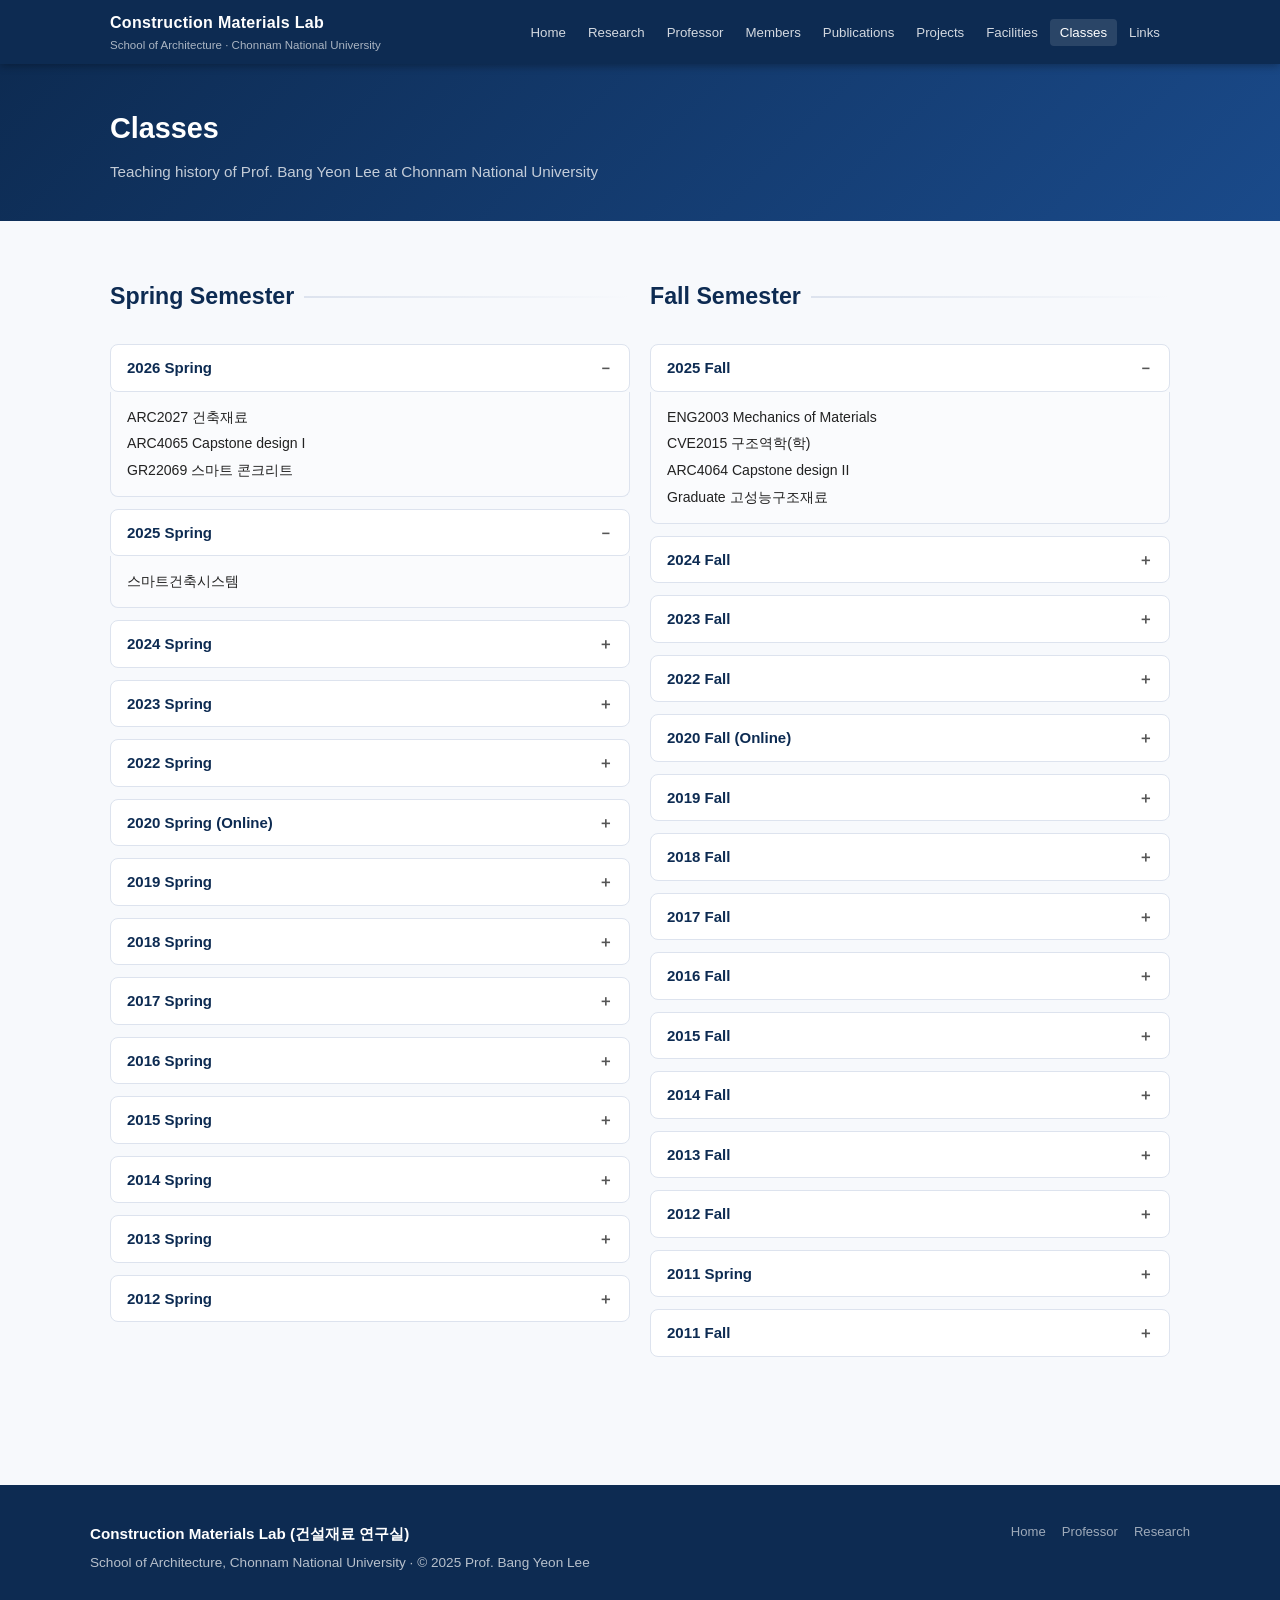
==== classes.html @ a5c5e7ab "init: Construction Materials Lab website Static HTML/CSS website for Prof. Bang Yeon Lee's Construct" ====
<!DOCTYPE html>
<html lang="en">
<head>
  <meta charset="UTF-8">
  <meta name="viewport" content="width=device-width, initial-scale=1.0">
  <title>Classes — Construction Materials Lab</title>
  <link rel="stylesheet" href="css/style.css">
  <style>
    .semester-block { margin-bottom: 12px; }
    .semester-block summary {
      font-weight: 600;
      color: var(--blue-dark);
      cursor: pointer;
      padding: 10px 16px;
      background: var(--white);
      border: 1px solid var(--border);
      border-radius: var(--radius);
      list-style: none;
      display: flex;
      justify-content: space-between;
      align-items: center;
      user-select: none;
    }
    .semester-block summary::-webkit-details-marker { display: none; }
    .semester-block summary::after { content: '＋'; color: var(--text-muted); }
    .semester-block[open] summary::after { content: '－'; }
    .semester-block .sem-body {
      padding: 12px 16px;
      background: #fafbfd;
      border: 1px solid var(--border);
      border-top: none;
      border-radius: 0 0 var(--radius) var(--radius);
      font-size: 0.88rem;
      line-height: 1.9;
    }
    .two-col { display: grid; grid-template-columns: 1fr 1fr; gap: 20px; }
    @media(max-width:600px) { .two-col { grid-template-columns: 1fr; } }
  </style>
</head>
<body>

<header>
  <div class="header-inner">
    <a href="index.html" class="logo">
      <div class="logo-text">
        <span class="site-name">Construction Materials Lab</span>
        <span class="site-sub">School of Architecture · Chonnam National University</span>
      </div>
    </a>
    <button class="nav-toggle" aria-label="Menu"><span></span><span></span><span></span></button>
    <nav><ul>
      <li><a href="index.html">Home</a></li>
      <li><a href="research.html">Research</a></li>
      <li><a href="professor.html">Professor</a></li>
      <li><a href="members.html">Members</a></li>
      <li><a href="publications.html">Publications</a></li>
      <li><a href="projects.html">Projects</a></li>
      <li><a href="facilities.html">Facilities</a></li>
      <li><a href="classes.html">Classes</a></li>
      <li><a href="links.html">Links</a></li>
    </ul></nav>
  </div>
</header>

<div class="page-header">
  <div class="container">
    <h1>Classes</h1>
    <p>Teaching history of Prof. Bang Yeon Lee at Chonnam National University</p>
  </div>
</div>

<main>
<section class="section">
<div class="container">

  <div class="two-col">

    <!-- Spring -->
    <div>
      <h2 class="section-title">Spring Semester</h2>

      <details class="semester-block" open>
        <summary>2026 Spring</summary>
        <div class="sem-body">
          ARC2027 건축재료<br>
          ARC4065 Capstone design I<br>
          GR22069 스마트 콘크리트
        </div>
      </details>

      <details class="semester-block" open>
        <summary>2025 Spring</summary>
        <div class="sem-body">스마트건축시스템</div>
      </details>

      <details class="semester-block">
        <summary>2024 Spring</summary>
        <div class="sem-body">
          CLT0771-5 진로설계와 자기이해<br>
          IAR5822 Graduate(산업) 고급건설재료<br>
          GR21999 Graduate 연구지도1
        </div>
      </details>

      <details class="semester-block">
        <summary>2023 Spring</summary>
        <div class="sem-body">CLT0771-5 진로설계와 자기이해</div>
      </details>

      <details class="semester-block">
        <summary>2022 Spring</summary>
        <div class="sem-body">AGE2002 정역학</div>
      </details>

      <details class="semester-block">
        <summary>2020 Spring (Online)</summary>
        <div class="sem-body">
          ARC2027-1 건축재료<br>
          ARC3040-1 철근콘크리트구조설계 1 (in English B)<br>
          ARC4065 Capstone design I<br>
          연구지도
        </div>
      </details>

      <details class="semester-block">
        <summary>2019 Spring</summary>
        <div class="sem-body">GR Graduate (in English B)</div>
      </details>

      <details class="semester-block">
        <summary>2018 Spring</summary>
        <div class="sem-body">GR18386 Graduate 에너지법 (in English B)</div>
      </details>

      <details class="semester-block">
        <summary>2017 Spring</summary>
        <div class="sem-body">
          ARC2027-1 건축재료<br>
          ARC3040-1 철근콘크리트구조설계 1 (in English B)<br>
          ARC4065 Capstone design I<br>
          IAR5822 Graduate(산업) 고급건설재료
        </div>
      </details>

      <details class="semester-block">
        <summary>2016 Spring</summary>
        <div class="sem-body">GR19617 Graduate 고급건설재료특론</div>
      </details>

      <details class="semester-block">
        <summary>2015 Spring</summary>
        <div class="sem-body">GR19617 Graduate 건설재료공학특론</div>
      </details>

      <details class="semester-block">
        <summary>2014 Spring</summary>
        <div class="sem-body">
          ENG1003-2 공학수학 1 (in English B)<br>
          GR19618 Graduate 고급건설재료특론
        </div>
      </details>

      <details class="semester-block">
        <summary>2013 Spring</summary>
        <div class="sem-body">
          ARC3040-1 철근콘크리트구조설계 1<br>
          ENG1003-2 공학수학 1
        </div>
      </details>

      <details class="semester-block">
        <summary>2012 Spring</summary>
        <div class="sem-body">
          ARC2027 건축재료<br>
          ARC2002 Structural Analysis 1 (in English A)<br>
          CLT0689 진로설계와자기이해<br>
          GR19617 Graduate 건설재료공학특론
        </div>
      </details>
    </div>

    <!-- Fall -->
    <div>
      <h2 class="section-title">Fall Semester</h2>

      <details class="semester-block" open>
        <summary>2025 Fall</summary>
        <div class="sem-body">
          ENG2003 Mechanics of Materials<br>
          CVE2015 구조역학(학)<br>
          ARC4064 Capstone design II<br>
          Graduate 고성능구조재료
        </div>
      </details>

      <details class="semester-block">
        <summary>2024 Fall</summary>
        <div class="sem-body">
          ENG2003 Mechanics of Materials (in English B)<br>
          CVE2015 구조역학(학) (in English B)<br>
          GR23468 건설재료특론
        </div>
      </details>

      <details class="semester-block">
        <summary>2023 Fall</summary>
        <div class="sem-body">
          ENG2003 Mechanics of Materials (in English B)<br>
          Graduate 고성능구조재료
        </div>
      </details>

      <details class="semester-block">
        <summary>2022 Fall</summary>
        <div class="sem-body">ARC4064 Capstone design II</div>
      </details>

      <details class="semester-block">
        <summary>2020 Fall (Online)</summary>
        <div class="sem-body">연구지도</div>
      </details>

      <details class="semester-block">
        <summary>2019 Fall</summary>
        <div class="sem-body">Graduate</div>
      </details>

      <details class="semester-block">
        <summary>2018 Fall</summary>
        <div class="sem-body">Graduate</div>
      </details>

      <details class="semester-block">
        <summary>2017 Fall</summary>
        <div class="sem-body">Graduate</div>
      </details>

      <details class="semester-block">
        <summary>2016 Fall</summary>
        <div class="sem-body">Graduate</div>
      </details>

      <details class="semester-block">
        <summary>2015 Fall</summary>
        <div class="sem-body">Graduate</div>
      </details>

      <details class="semester-block">
        <summary>2014 Fall</summary>
        <div class="sem-body">Graduate</div>
      </details>

      <details class="semester-block">
        <summary>2013 Fall</summary>
        <div class="sem-body">Graduate</div>
      </details>

      <details class="semester-block">
        <summary>2012 Fall</summary>
        <div class="sem-body">Graduate</div>
      </details>

      <details class="semester-block">
        <summary>2011 Spring</summary>
        <div class="sem-body">Graduate</div>
      </details>

      <details class="semester-block">
        <summary>2011 Fall</summary>
        <div class="sem-body">Graduate</div>
      </details>
    </div>

  </div>
</div>
</section>
</main>

<footer>
  <div class="footer-inner">
    <div class="footer-brand">
      <strong>Construction Materials Lab (건설재료 연구실)</strong>
      School of Architecture, Chonnam National University · © 2025 Prof. Bang Yeon Lee
    </div>
    <div class="footer-links">
      <a href="index.html">Home</a>
      <a href="professor.html">Professor</a>
      <a href="research.html">Research</a>
    </div>
  </div>
</footer>

<script src="js/nav.js"></script>
</body>
</html>
---- css/style.css ----
/* ============================================================
   Construction Materials Lab — Chonnam National University
   ============================================================ */

:root {
  --blue-dark:   #0d2b52;
  --blue-mid:    #1a4a8a;
  --blue-light:  #2e7bd4;
  --accent:      #e8a020;
  --bg:          #f7f9fc;
  --white:       #ffffff;
  --text:        #222;
  --text-muted:  #555;
  --border:      #dde3ee;
  --shadow:      0 2px 12px rgba(0,0,0,0.08);
  --radius:      8px;
  --font:        'Segoe UI', 'Noto Sans KR', Arial, sans-serif;
}

* { box-sizing: border-box; margin: 0; padding: 0; }

body {
  font-family: var(--font);
  font-size: 15px;
  line-height: 1.7;
  color: var(--text);
  background: var(--bg);
}

a { color: var(--blue-light); text-decoration: none; }
a:hover { text-decoration: underline; }

/* ── HEADER ──────────────────────────────────────────────── */
header {
  background: var(--blue-dark);
  position: sticky;
  top: 0;
  z-index: 100;
  box-shadow: 0 2px 8px rgba(0,0,0,0.3);
}

.header-inner {
  max-width: 1100px;
  margin: 0 auto;
  padding: 0 20px;
  display: flex;
  align-items: center;
  justify-content: space-between;
  height: 64px;
}

.logo {
  display: flex;
  align-items: center;
  gap: 12px;
  text-decoration: none;
}

.logo-text {
  color: var(--white);
}

.logo-text .site-name {
  font-size: 1rem;
  font-weight: 700;
  letter-spacing: .3px;
}

.logo-text .site-sub {
  font-size: 0.72rem;
  color: rgba(255,255,255,0.65);
  display: block;
}

/* ── NAV ─────────────────────────────────────────────────── */
nav ul {
  list-style: none;
  display: flex;
  gap: 2px;
}

nav a {
  color: rgba(255,255,255,0.82);
  font-size: 0.83rem;
  font-weight: 500;
  padding: 6px 10px;
  border-radius: 4px;
  transition: background .15s, color .15s;
  white-space: nowrap;
  text-decoration: none;
}

nav a:hover,
nav a.active {
  background: rgba(255,255,255,0.12);
  color: #fff;
}

/* hamburger */
.nav-toggle {
  display: none;
  background: none;
  border: none;
  cursor: pointer;
  padding: 6px;
}

.nav-toggle span {
  display: block;
  width: 22px;
  height: 2px;
  background: #fff;
  margin: 5px 0;
  transition: .3s;
}

/* ── HERO ────────────────────────────────────────────────── */
.hero {
  background: linear-gradient(135deg, var(--blue-dark) 0%, var(--blue-mid) 60%, #1e5fa8 100%);
  color: #fff;
  padding: 72px 20px 60px;
  text-align: center;
}

.hero h1 {
  font-size: 2.1rem;
  font-weight: 800;
  margin-bottom: 10px;
  letter-spacing: -.5px;
}

.hero p {
  font-size: 1.1rem;
  opacity: .82;
  max-width: 640px;
  margin: 0 auto 28px;
}

.hero-chips {
  display: flex;
  gap: 10px;
  justify-content: center;
  flex-wrap: wrap;
}

.chip {
  background: rgba(255,255,255,0.15);
  border: 1px solid rgba(255,255,255,0.3);
  color: #fff;
  padding: 5px 14px;
  border-radius: 20px;
  font-size: 0.82rem;
}

/* ── MAIN LAYOUT ─────────────────────────────────────────── */
.container {
  max-width: 1100px;
  margin: 0 auto;
  padding: 0 20px;
}

.section {
  padding: 56px 0;
}

.section + .section {
  border-top: 1px solid var(--border);
}

.section-title {
  font-size: 1.45rem;
  font-weight: 700;
  color: var(--blue-dark);
  margin-bottom: 28px;
  display: flex;
  align-items: center;
  gap: 10px;
}

.section-title::after {
  content: '';
  flex: 1;
  height: 2px;
  background: linear-gradient(to right, var(--border), transparent);
}

/* ── PAGE HEADER (non-home pages) ────────────────────────── */
.page-header {
  background: linear-gradient(135deg, var(--blue-dark) 0%, var(--blue-mid) 100%);
  color: #fff;
  padding: 40px 20px 36px;
}

.page-header h1 {
  font-size: 1.8rem;
  font-weight: 700;
  margin-bottom: 6px;
}

.page-header p {
  opacity: .75;
  font-size: 0.95rem;
}

/* ── CARDS ───────────────────────────────────────────────── */
.card-grid {
  display: grid;
  grid-template-columns: repeat(auto-fill, minmax(280px, 1fr));
  gap: 20px;
}

.card {
  background: var(--white);
  border-radius: var(--radius);
  box-shadow: var(--shadow);
  padding: 24px;
  border: 1px solid var(--border);
  transition: transform .2s, box-shadow .2s;
}

.card:hover {
  transform: translateY(-3px);
  box-shadow: 0 6px 20px rgba(0,0,0,0.12);
}

.card h3 {
  font-size: 1.0rem;
  font-weight: 700;
  color: var(--blue-dark);
  margin-bottom: 8px;
}

.card p {
  font-size: 0.88rem;
  color: var(--text-muted);
}

/* ── INFO BOXES ──────────────────────────────────────────── */
.info-box {
  background: var(--white);
  border-radius: var(--radius);
  box-shadow: var(--shadow);
  border: 1px solid var(--border);
  padding: 28px 32px;
  margin-bottom: 20px;
}

/* ── TABLES ──────────────────────────────────────────────── */
.styled-table {
  width: 100%;
  border-collapse: collapse;
  background: var(--white);
  border-radius: var(--radius);
  overflow: hidden;
  box-shadow: var(--shadow);
  font-size: 0.88rem;
}

.styled-table th {
  background: var(--blue-dark);
  color: #fff;
  padding: 10px 16px;
  text-align: left;
  font-weight: 600;
}

.styled-table td {
  padding: 10px 16px;
  border-bottom: 1px solid var(--border);
  vertical-align: top;
}

.styled-table tr:last-child td { border-bottom: none; }
.styled-table tr:hover td { background: #f0f4fb; }

/* ── MEMBER CARDS ────────────────────────────────────────── */
.member-section { margin-bottom: 40px; }

.member-section h2 {
  font-size: 1.1rem;
  font-weight: 700;
  color: var(--blue-dark);
  padding: 8px 16px;
  background: #edf1fa;
  border-left: 4px solid var(--blue-light);
  border-radius: 0 4px 4px 0;
  margin-bottom: 16px;
}

.member-list {
  display: grid;
  grid-template-columns: repeat(auto-fill, minmax(240px, 1fr));
  gap: 14px;
}

.member-item {
  background: var(--white);
  border: 1px solid var(--border);
  border-radius: var(--radius);
  padding: 16px 18px;
  font-size: 0.88rem;
}

.member-item strong { display: block; color: var(--blue-dark); margin-bottom: 4px; }
.member-item .role { color: var(--text-muted); font-size: 0.82rem; }
.member-item .topic { color: var(--text-muted); margin-top: 6px; font-style: italic; }

/* ── PUBLICATIONS ────────────────────────────────────────── */
.pub-list { list-style: none; }

.pub-item {
  background: var(--white);
  border: 1px solid var(--border);
  border-radius: var(--radius);
  padding: 16px 20px;
  margin-bottom: 10px;
  font-size: 0.87rem;
  line-height: 1.6;
  position: relative;
  padding-left: 44px;
}

.pub-item::before {
  content: attr(data-n);
  position: absolute;
  left: 14px;
  top: 16px;
  font-size: 0.78rem;
  color: var(--text-muted);
  font-weight: 600;
  min-width: 20px;
}

.pub-item .pub-title { font-weight: 600; color: var(--blue-dark); }
.pub-item .pub-journal { color: var(--text-muted); font-style: italic; }
.pub-item .pub-year {
  display: inline-block;
  background: var(--blue-dark);
  color: #fff;
  font-size: 0.72rem;
  padding: 1px 7px;
  border-radius: 10px;
  margin-right: 6px;
  vertical-align: middle;
}

/* ── RESEARCH ────────────────────────────────────────────── */
.research-grid {
  display: grid;
  grid-template-columns: repeat(auto-fill, minmax(300px, 1fr));
  gap: 20px;
}

.research-card {
  background: var(--white);
  border: 1px solid var(--border);
  border-radius: var(--radius);
  overflow: hidden;
  box-shadow: var(--shadow);
  transition: transform .2s;
}

.research-card:hover { transform: translateY(-3px); }

.research-card .rc-header {
  background: linear-gradient(135deg, var(--blue-dark), var(--blue-mid));
  color: #fff;
  padding: 16px 20px;
}

.research-card .rc-header h3 { font-size: 1.0rem; font-weight: 700; }
.research-card .rc-body { padding: 16px 20px; }
.research-card .rc-body ul { padding-left: 18px; font-size: 0.87rem; color: var(--text-muted); }
.research-card .rc-body li { margin-bottom: 4px; }

/* ── NEWS / MEDIA ────────────────────────────────────────── */
.news-list { list-style: none; }

.news-item {
  display: flex;
  gap: 14px;
  padding: 14px 0;
  border-bottom: 1px solid var(--border);
  align-items: flex-start;
}

.news-item:last-child { border-bottom: none; }

.news-item .news-date {
  flex-shrink: 0;
  background: var(--blue-dark);
  color: #fff;
  font-size: 0.75rem;
  padding: 3px 8px;
  border-radius: 4px;
  white-space: nowrap;
  margin-top: 3px;
}

.news-item a { color: var(--text); font-size: 0.9rem; }
.news-item a:hover { color: var(--blue-light); }

/* ── CONTACT BOX ─────────────────────────────────────────── */
.contact-grid {
  display: grid;
  grid-template-columns: 1fr 1fr;
  gap: 20px;
}

.contact-item {
  display: flex;
  gap: 14px;
  align-items: flex-start;
  background: var(--white);
  border: 1px solid var(--border);
  border-radius: var(--radius);
  padding: 18px;
}

.contact-icon {
  width: 40px;
  height: 40px;
  background: var(--blue-dark);
  border-radius: 50%;
  display: flex;
  align-items: center;
  justify-content: center;
  color: #fff;
  font-size: 1.1rem;
  flex-shrink: 0;
}

.contact-info strong { display: block; color: var(--blue-dark); font-size: 0.85rem; margin-bottom: 3px; }
.contact-info span { color: var(--text-muted); font-size: 0.88rem; }

/* ── PROFESSOR PROFILE ───────────────────────────────────── */
.prof-top {
  display: flex;
  gap: 32px;
  align-items: flex-start;
  margin-bottom: 36px;
}

.prof-photo {
  width: 180px;
  height: 220px;
  background: linear-gradient(135deg, #c8d8f0, #90b4e0);
  border-radius: var(--radius);
  flex-shrink: 0;
  display: flex;
  align-items: center;
  justify-content: center;
  font-size: 3rem;
  color: var(--blue-dark);
  overflow: hidden;
}

.prof-photo img { width: 100%; height: 100%; object-fit: cover; }

.prof-info h2 { font-size: 1.5rem; color: var(--blue-dark); margin-bottom: 6px; }
.prof-info .title { color: var(--text-muted); margin-bottom: 14px; }
.prof-links { display: flex; flex-wrap: wrap; gap: 8px; margin-top: 14px; }

.badge {
  display: inline-block;
  background: #edf1fa;
  color: var(--blue-dark);
  font-size: 0.78rem;
  padding: 3px 10px;
  border-radius: 12px;
  border: 1px solid var(--border);
}

.cv-section { margin-bottom: 32px; }

.cv-section h3 {
  font-size: 1.05rem;
  font-weight: 700;
  color: var(--blue-dark);
  border-bottom: 2px solid var(--blue-light);
  padding-bottom: 6px;
  margin-bottom: 14px;
}

.cv-entry {
  display: flex;
  gap: 16px;
  margin-bottom: 10px;
  font-size: 0.88rem;
}

.cv-entry .year {
  flex-shrink: 0;
  color: var(--text-muted);
  min-width: 70px;
  font-weight: 600;
}

/* ── LINKS PAGE ──────────────────────────────────────────── */
.links-category { margin-bottom: 32px; }

.links-category h2 {
  font-size: 1.05rem;
  font-weight: 700;
  color: var(--blue-dark);
  padding: 8px 14px;
  background: #edf1fa;
  border-left: 4px solid var(--blue-light);
  border-radius: 0 4px 4px 0;
  margin-bottom: 12px;
}

.links-grid {
  display: flex;
  flex-wrap: wrap;
  gap: 8px;
}

.link-pill {
  background: var(--white);
  border: 1px solid var(--border);
  border-radius: 4px;
  padding: 6px 12px;
  font-size: 0.85rem;
  color: var(--blue-mid);
  transition: background .15s;
}

.link-pill:hover {
  background: #edf1fa;
  text-decoration: none;
}

/* ── ACCORDION (writing page) ────────────────────────────── */
.accordion { margin-bottom: 8px; border: 1px solid var(--border); border-radius: var(--radius); overflow: hidden; }

.accordion summary {
  padding: 12px 18px;
  cursor: pointer;
  font-weight: 600;
  color: var(--blue-dark);
  background: var(--white);
  list-style: none;
  display: flex;
  justify-content: space-between;
  align-items: center;
  user-select: none;
}

.accordion summary::-webkit-details-marker { display: none; }
.accordion summary::after { content: '＋'; font-size: 1.1rem; color: var(--text-muted); }
.accordion[open] summary::after { content: '－'; }
.accordion .acc-body { padding: 14px 18px; background: #fafbfd; border-top: 1px solid var(--border); font-size: 0.88rem; }

/* ── FOOTER ──────────────────────────────────────────────── */
footer {
  background: var(--blue-dark);
  color: rgba(255,255,255,0.7);
  padding: 36px 20px;
  margin-top: 60px;
  font-size: 0.85rem;
}

.footer-inner {
  max-width: 1100px;
  margin: 0 auto;
  display: flex;
  justify-content: space-between;
  align-items: flex-start;
  gap: 20px;
  flex-wrap: wrap;
}

.footer-brand strong {
  display: block;
  color: #fff;
  margin-bottom: 4px;
  font-size: 0.95rem;
}

.footer-links { display: flex; gap: 16px; flex-wrap: wrap; align-items: center; }
.footer-links a { color: rgba(255,255,255,0.6); font-size: 0.82rem; }
.footer-links a:hover { color: #fff; }

/* ── UTILITIES ───────────────────────────────────────────── */
.mt-1 { margin-top: 8px; }
.mt-2 { margin-top: 16px; }
.mt-3 { margin-top: 24px; }
.mb-2 { margin-bottom: 16px; }
.text-muted { color: var(--text-muted); }
.text-sm { font-size: 0.85rem; }
.italic { font-style: italic; }
.bold { font-weight: 700; }

.tag {
  display: inline-block;
  font-size: 0.72rem;
  padding: 2px 8px;
  border-radius: 10px;
  background: #edf1fa;
  color: var(--blue-mid);
  border: 1px solid var(--border);
  margin-right: 4px;
}

/* ── RESPONSIVE ──────────────────────────────────────────── */
@media (max-width: 820px) {
  .contact-grid { grid-template-columns: 1fr; }
  .prof-top { flex-direction: column; }
  .prof-photo { width: 140px; height: 170px; }
  .card-grid { grid-template-columns: 1fr; }
  .research-grid { grid-template-columns: 1fr; }
}

@media (max-width: 700px) {
  nav ul { display: none; flex-direction: column; gap: 0; }
  nav ul.open { display: flex; position: absolute; top: 64px; right: 0; background: var(--blue-dark); width: 200px; padding: 8px 0; box-shadow: var(--shadow); }
  nav ul.open li { padding: 0; }
  nav ul.open a { display: block; padding: 10px 20px; border-radius: 0; }
  .nav-toggle { display: block; }
  header { position: relative; }
  .hero h1 { font-size: 1.5rem; }
}
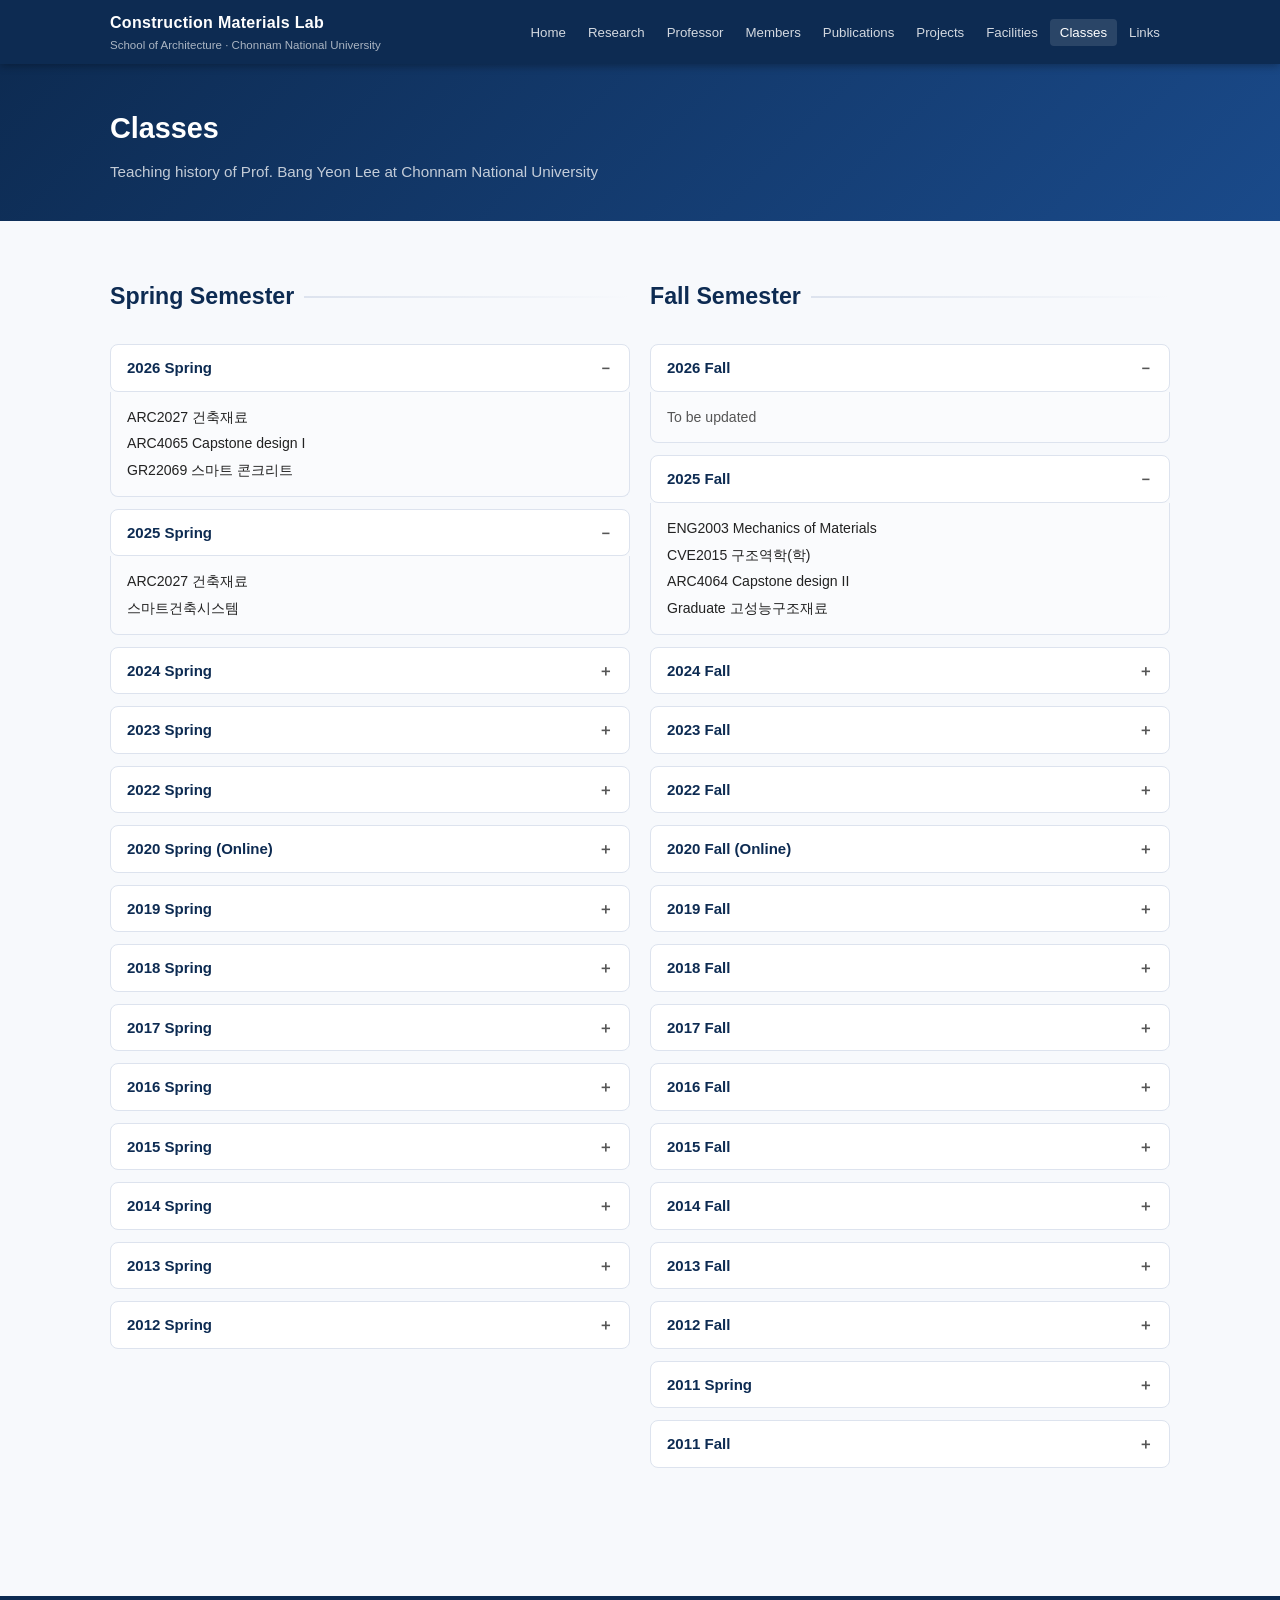
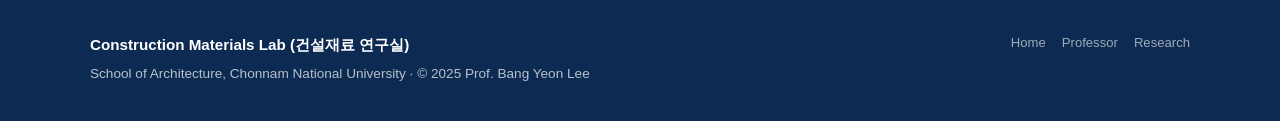
==== commit d06d4e07: "fix: complete classes history, publications details, professor photo, and home media - classes.html:" ====
--- a/classes.html
+++ b/classes.html
@@ -90,13 +90,17 @@
 
       <details class="semester-block" open>
         <summary>2025 Spring</summary>
-        <div class="sem-body">스마트건축시스템</div>
+        <div class="sem-body">
+          ARC2027 건축재료<br>
+          스마트건축시스템
+        </div>
       </details>
 
       <details class="semester-block">
         <summary>2024 Spring</summary>
         <div class="sem-body">
           CLT0771-5 진로설계와 자기이해<br>
+          ARC2027 건축재료<br>
           IAR5822 Graduate(산업) 고급건설재료<br>
           GR21999 Graduate 연구지도1
         </div>
@@ -104,32 +108,51 @@
 
       <details class="semester-block">
         <summary>2023 Spring</summary>
-        <div class="sem-body">CLT0771-5 진로설계와 자기이해</div>
+        <div class="sem-body">
+          CLT0771-5 진로설계와 자기이해<br>
+          ARC2027 건축재료<br>
+          ARC4065 Capstone design I
+        </div>
       </details>
 
       <details class="semester-block">
         <summary>2022 Spring</summary>
-        <div class="sem-body">AGE2002 정역학</div>
+        <div class="sem-body">
+          ARC2027 건축재료<br>
+          AGE2002 정역학<br>
+          GR22069 스마트 콘크리트<br>
+          GR21999 Graduate 연구지도1
+        </div>
       </details>
 
       <details class="semester-block">
         <summary>2020 Spring (Online)</summary>
         <div class="sem-body">
-          ARC2027-1 건축재료<br>
-          ARC3040-1 철근콘크리트구조설계 1 (in English B)<br>
+          ARC2027-1 건축재료 (Online)<br>
+          ARC3040-1 철근콘크리트구조설계 1 (in English B) (Online)<br>
+          ARC4065 Capstone design I (Online)<br>
+          연구지도
+        </div>
+      </details>
+
+      <details class="semester-block">
+        <summary>2019 Spring</summary>
+        <div class="sem-body">
+          ARC2027 건축재료<br>
           ARC4065 Capstone design I<br>
-          연구지도
-        </div>
-      </details>
-
-      <details class="semester-block">
-        <summary>2019 Spring</summary>
-        <div class="sem-body">GR Graduate (in English B)</div>
+          GR Graduate (in English B)
+        </div>
       </details>
 
       <details class="semester-block">
         <summary>2018 Spring</summary>
-        <div class="sem-body">GR18386 Graduate 에너지법 (in English B)</div>
+        <div class="sem-body">
+          ARC2027 건축재료<br>
+          AGE2002 정역학<br>
+          ARC4065 Capstone design I<br>
+          GR18386 Graduate 에너지법 (in English B)<br>
+          GR21999 Graduate 연구지도1
+        </div>
       </details>
 
       <details class="semester-block">
@@ -144,17 +167,26 @@
 
       <details class="semester-block">
         <summary>2016 Spring</summary>
-        <div class="sem-body">GR19617 Graduate 고급건설재료특론</div>
+        <div class="sem-body">
+          ARC2027-1 건축재료<br>
+          ARC3040-1 철근콘크리트구조설계 1 (in English B)<br>
+          GR19617 Graduate 고급건설재료특론
+        </div>
       </details>
 
       <details class="semester-block">
         <summary>2015 Spring</summary>
-        <div class="sem-body">GR19617 Graduate 건설재료공학특론</div>
+        <div class="sem-body">
+          ARC2027-1 건축재료<br>
+          ARC3040-1 철근콘크리트구조설계 1 (in English B)<br>
+          GR19617 Graduate 건설재료공학특론
+        </div>
       </details>
 
       <details class="semester-block">
         <summary>2014 Spring</summary>
         <div class="sem-body">
+          ARC2027-1 건축재료<br>
           ENG1003-2 공학수학 1 (in English B)<br>
           GR19618 Graduate 고급건설재료특론
         </div>
@@ -163,6 +195,7 @@
       <details class="semester-block">
         <summary>2013 Spring</summary>
         <div class="sem-body">
+          ARC2027-1 건축재료<br>
           ARC3040-1 철근콘크리트구조설계 1<br>
           ENG1003-2 공학수학 1
         </div>
@@ -174,7 +207,8 @@
           ARC2027 건축재료<br>
           ARC2002 Structural Analysis 1 (in English A)<br>
           CLT0689 진로설계와자기이해<br>
-          GR19617 Graduate 건설재료공학특론
+          GR19617 Graduate 건설재료공학특론<br>
+          IAR5822 Graduate(산업) 고급건설재료
         </div>
       </details>
     </div>
@@ -182,6 +216,11 @@
     <!-- Fall -->
     <div>
       <h2 class="section-title">Fall Semester</h2>
+
+      <details class="semester-block" open>
+        <summary>2026 Fall</summary>
+        <div class="sem-body text-muted">To be updated</div>
+      </details>
 
       <details class="semester-block" open>
         <summary>2025 Fall</summary>
@@ -198,6 +237,7 @@
         <div class="sem-body">
           ENG2003 Mechanics of Materials (in English B)<br>
           CVE2015 구조역학(학) (in English B)<br>
+          GR22069 스마트 콘크리트<br>
           GR23468 건설재료특론
         </div>
       </details>
@@ -212,62 +252,117 @@
 
       <details class="semester-block">
         <summary>2022 Fall</summary>
-        <div class="sem-body">ARC4064 Capstone design II</div>
+        <div class="sem-body">
+          ENG2003 Mechanics of Materials (in English B)<br>
+          ARC4064 Capstone design II
+        </div>
       </details>
 
       <details class="semester-block">
         <summary>2020 Fall (Online)</summary>
-        <div class="sem-body">연구지도</div>
+        <div class="sem-body">
+          ENG2003 Mechanics of Materials (in English B) (Online)<br>
+          ARC3033 구조시스템 (in English B) (Online)<br>
+          IAR5822 Graduate(산업) 고급건설재료 (Online)
+        </div>
       </details>
 
       <details class="semester-block">
         <summary>2019 Fall</summary>
-        <div class="sem-body">Graduate</div>
+        <div class="sem-body">
+          ENG2003 Mechanics of Materials (in English A)<br>
+          ARC3010 건축재료실험<br>
+          CVE2015 구조역학(학) (in English B)<br>
+          ARC4064 Capstone design II
+        </div>
       </details>
 
       <details class="semester-block">
         <summary>2018 Fall</summary>
-        <div class="sem-body">Graduate</div>
+        <div class="sem-body">
+          ENG2003 Mechanics of Materials (in English A)<br>
+          ARC3033 구조시스템 (in English B)<br>
+          ARC4064 Capstone design II<br>
+          GR22000-9 연구지도2
+        </div>
       </details>
 
       <details class="semester-block">
         <summary>2017 Fall</summary>
-        <div class="sem-body">Graduate</div>
+        <div class="sem-body">
+          ENG2003 Mechanics of Materials (in English A)<br>
+          ARC3010 건축재료실험<br>
+          ARC4064 Capstone design II<br>
+          GR19618 Graduate 건설재료공학특론
+        </div>
       </details>
 
       <details class="semester-block">
         <summary>2016 Fall</summary>
-        <div class="sem-body">Graduate</div>
+        <div class="sem-body">
+          ENG2003 Mechanics of Materials (in English A)<br>
+          ARC3010 건축재료실험<br>
+          CVE2015 구조역학(학) (in English B)<br>
+          Graduate 스마트 콘크리트
+        </div>
       </details>
 
       <details class="semester-block">
         <summary>2015 Fall</summary>
-        <div class="sem-body">Graduate</div>
+        <div class="sem-body">
+          공학수학 2<br>
+          ENG2003 Mechanics of Materials (in English A)<br>
+          ARC3010 건축재료실험<br>
+          CVE2015 구조역학(학) (in English B)
+        </div>
       </details>
 
       <details class="semester-block">
         <summary>2014 Fall</summary>
-        <div class="sem-body">Graduate</div>
+        <div class="sem-body">
+          ARC1013 건축구조학<br>
+          ENG2003 Mechanics of Materials (in English A)<br>
+          ARC3010 건축재료실험<br>
+          CVE2015 구조역학(학) (in English B)
+        </div>
       </details>
 
       <details class="semester-block">
         <summary>2013 Fall</summary>
-        <div class="sem-body">Graduate</div>
+        <div class="sem-body">
+          ARC1013 건축구조학<br>
+          ENG2003 Mechanics of Materials (in English A)<br>
+          ARC3010 건축재료실험<br>
+          CVE2015 구조역학(학) (in English B)
+        </div>
       </details>
 
       <details class="semester-block">
         <summary>2012 Fall</summary>
-        <div class="sem-body">Graduate</div>
+        <div class="sem-body">
+          ARC1013 건축구조학<br>
+          ENG2003 Mechanics of Materials (in English A)<br>
+          ARC3010 건축재료실험<br>
+          GR18386 Graduate 에너지법
+        </div>
       </details>
 
       <details class="semester-block">
         <summary>2011 Spring</summary>
-        <div class="sem-body">Graduate</div>
+        <div class="sem-body">
+          ARC2027 건축재료<br>
+          ENG1003 공학수학 1
+        </div>
       </details>
 
       <details class="semester-block">
         <summary>2011 Fall</summary>
-        <div class="sem-body">Graduate</div>
+        <div class="sem-body">
+          ARC1013 건축구조학<br>
+          ENG2003 Mechanics of Materials (in English A)<br>
+          ARC3010 건축재료실험<br>
+          GR19618 Graduate 고급건설재료특론
+        </div>
       </details>
     </div>
 
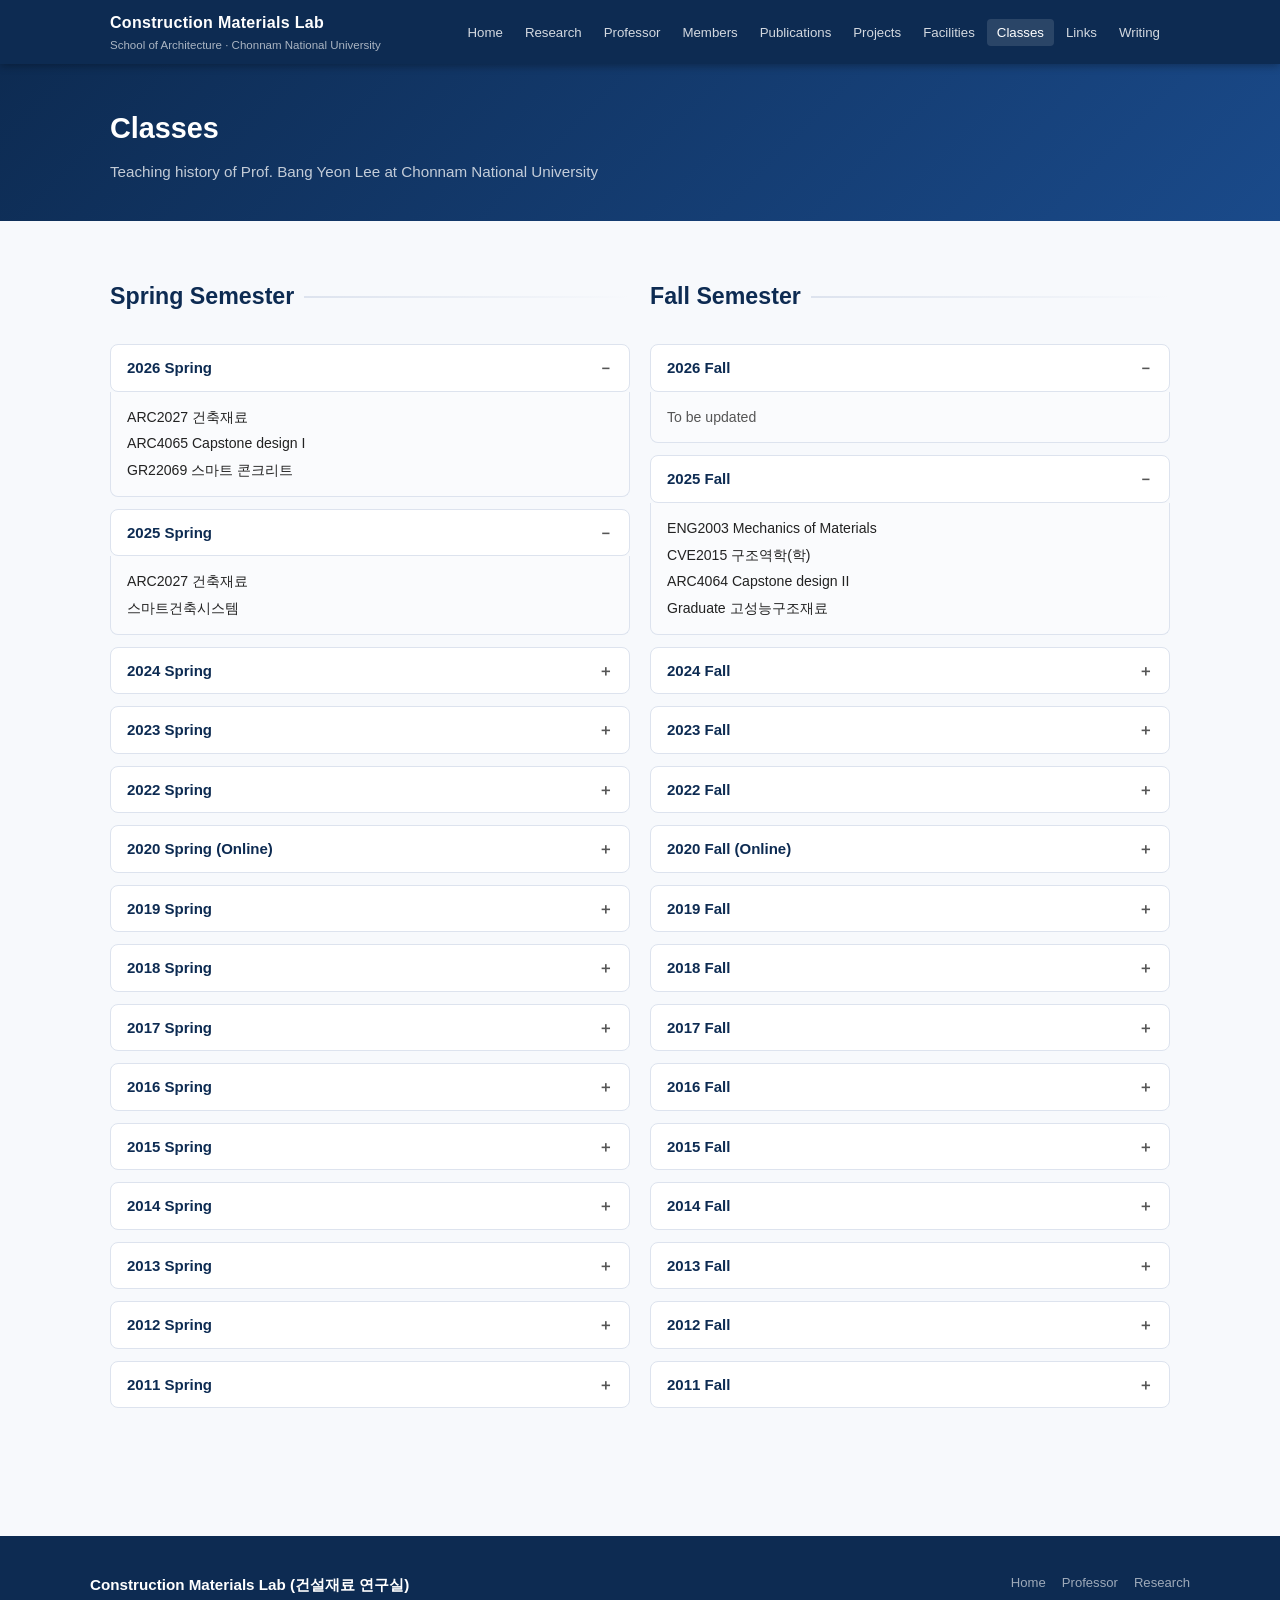
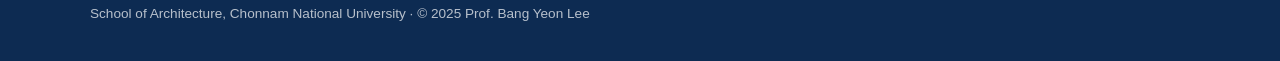
==== commit 4fc8f593: "feat: add writing page, expand links, and fix classes/professor/publications details - classes.html:" ====
--- a/classes.html
+++ b/classes.html
@@ -58,6 +58,7 @@
       <li><a href="facilities.html">Facilities</a></li>
       <li><a href="classes.html">Classes</a></li>
       <li><a href="links.html">Links</a></li>
+      <li><a href="writing.html">Writing</a></li>
     </ul></nav>
   </div>
 </header>
@@ -211,6 +212,14 @@
           IAR5822 Graduate(산업) 고급건설재료
         </div>
       </details>
+
+      <details class="semester-block">
+        <summary>2011 Spring</summary>
+        <div class="sem-body">
+          ARC2027 건축재료<br>
+          ENG1003 공학수학 1
+        </div>
+      </details>
     </div>
 
     <!-- Fall -->
@@ -344,14 +353,6 @@
           ENG2003 Mechanics of Materials (in English A)<br>
           ARC3010 건축재료실험<br>
           GR18386 Graduate 에너지법
-        </div>
-      </details>
-
-      <details class="semester-block">
-        <summary>2011 Spring</summary>
-        <div class="sem-body">
-          ARC2027 건축재료<br>
-          ENG1003 공학수학 1
         </div>
       </details>
 
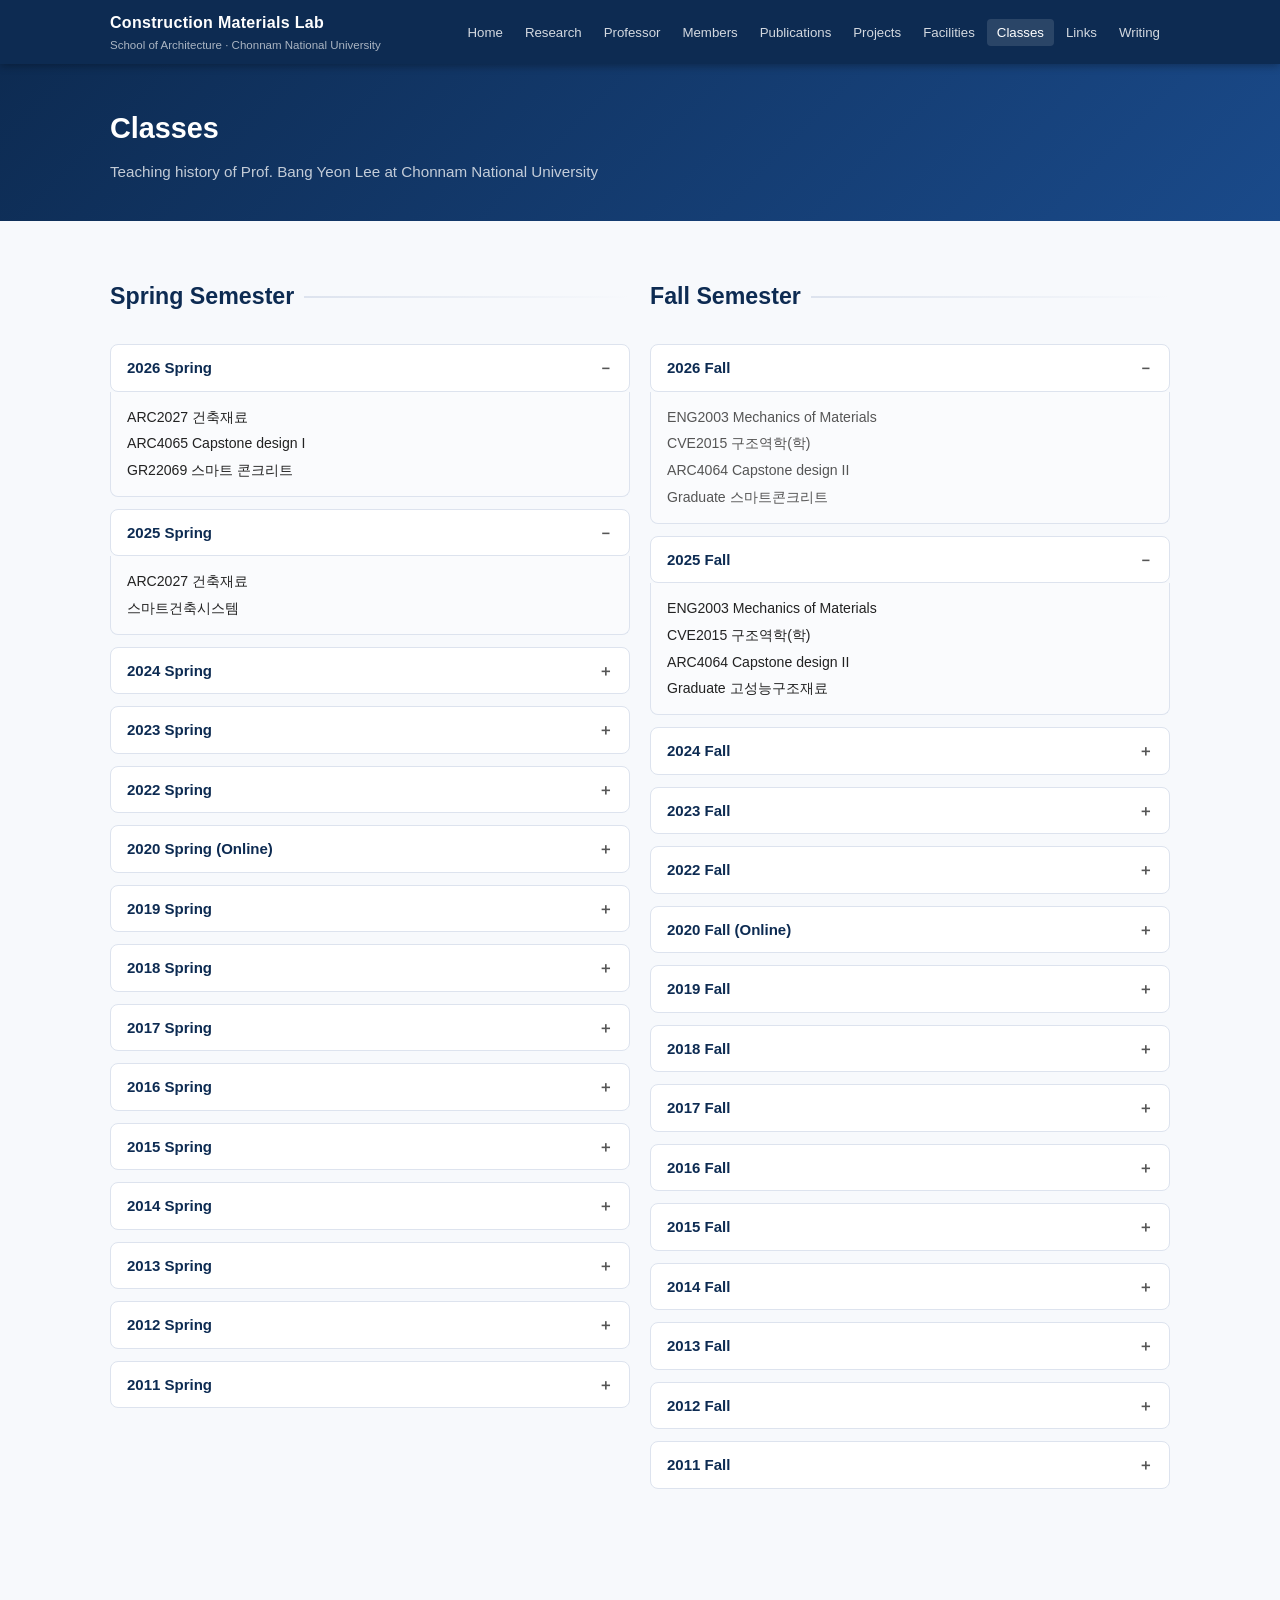
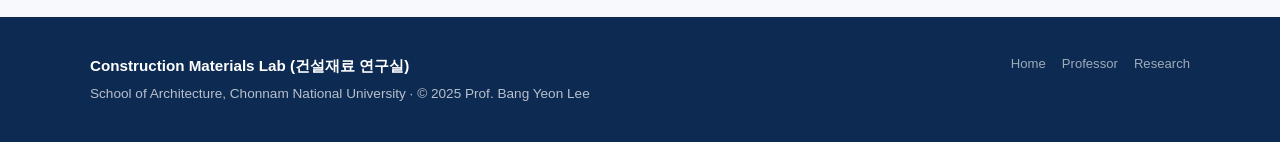
==== commit 2fec8c15: "Update classes.html" ====
--- a/classes.html
+++ b/classes.html
@@ -228,7 +228,12 @@
 
       <details class="semester-block" open>
         <summary>2026 Fall</summary>
-        <div class="sem-body text-muted">To be updated</div>
+        <div class="sem-body text-muted">
+          ENG2003 Mechanics of Materials<br>
+          CVE2015 구조역학(학)<br>
+          ARC4064 Capstone design II<br>
+          Graduate 스마트콘크리트         
+        </div>
       </details>
 
       <details class="semester-block" open>
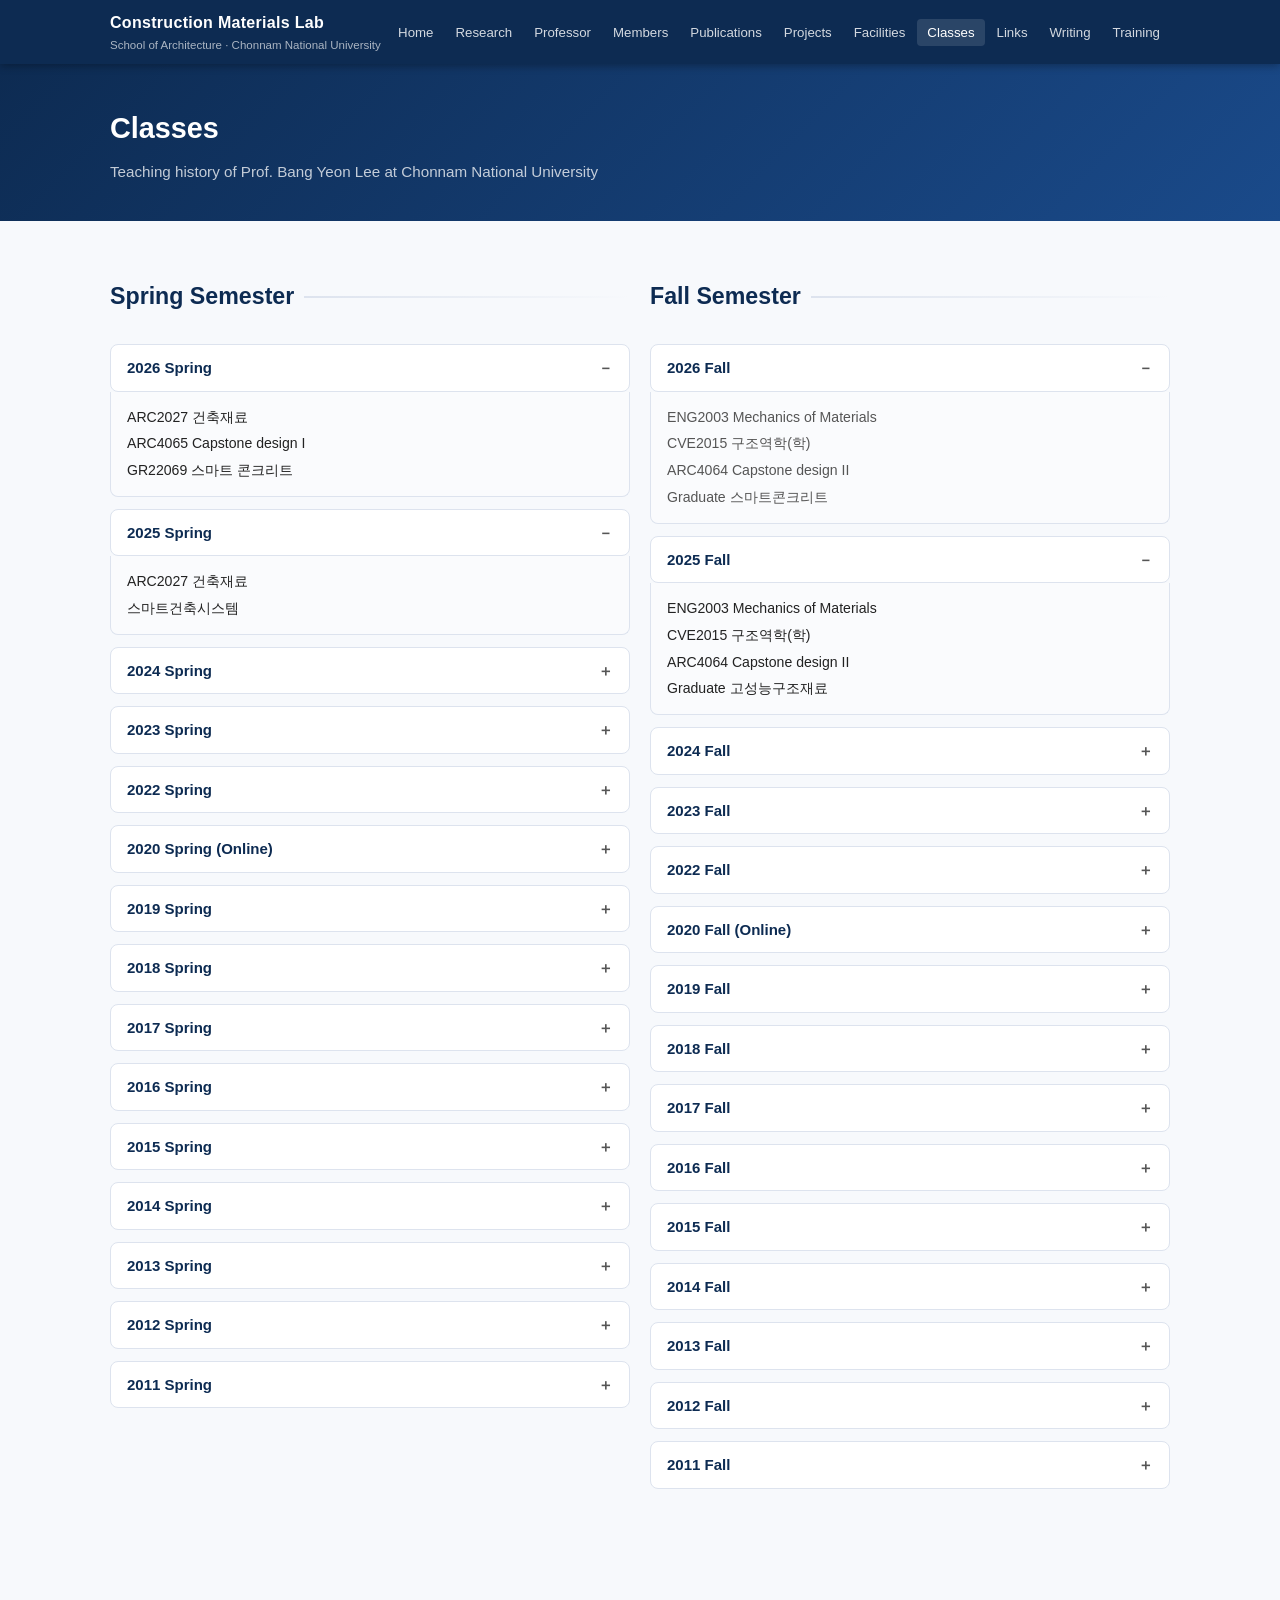
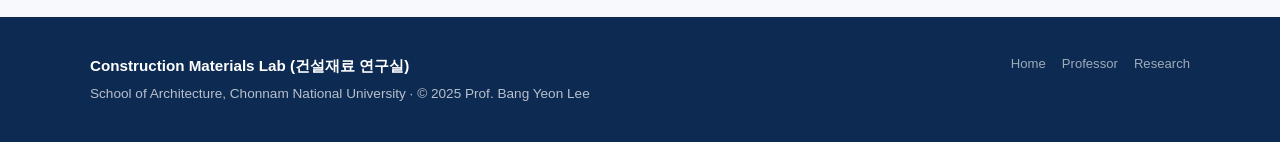
==== commit 975a5c69: "Add bilingual Lab Training page New training.html documenting the graduate training program: experim" ====
--- a/classes.html
+++ b/classes.html
@@ -59,6 +59,7 @@
       <li><a href="classes.html">Classes</a></li>
       <li><a href="links.html">Links</a></li>
       <li><a href="writing.html">Writing</a></li>
+      <li><a href="training.html">Training</a></li>
     </ul></nav>
   </div>
 </header>
--- a/css/style.css
+++ b/css/style.css
@@ -344,6 +344,44 @@
   vertical-align: middle;
 }
 
+/* ── KNOWLEDGE BASE LINKS ────────────────────────────────── */
+.kb-links {
+  display: grid;
+  grid-template-columns: repeat(auto-fit, minmax(280px, 1fr));
+  gap: 16px;
+  margin-bottom: 28px;
+}
+
+.kb-card {
+  display: block;
+  background: linear-gradient(135deg, var(--blue-dark), var(--blue-mid));
+  color: #fff;
+  border-radius: var(--radius);
+  padding: 18px 22px;
+  box-shadow: var(--shadow);
+  text-decoration: none;
+  transition: transform .2s, box-shadow .2s;
+}
+
+.kb-card:hover {
+  transform: translateY(-3px);
+  box-shadow: 0 6px 20px rgba(13, 43, 82, .28);
+  color: #fff;
+}
+
+.kb-card .kb-title {
+  display: flex;
+  align-items: center;
+  gap: 8px;
+  font-size: 1.02rem;
+  font-weight: 700;
+  margin-bottom: 5px;
+}
+
+.kb-card .kb-title .kb-arrow { margin-left: auto; opacity: .75; }
+.kb-card .kb-desc { font-size: 0.85rem; line-height: 1.55; color: #cfe0f5; }
+.kb-card .kb-meta { font-size: 0.76rem; color: #9dbde4; margin-top: 8px; }
+
 /* ── RESEARCH ────────────────────────────────────────────── */
 .research-grid {
   display: grid;
@@ -621,3 +659,218 @@
   header { position: relative; }
   .hero h1 { font-size: 1.5rem; }
 }
+
+/* ── LANGUAGE SWITCH (training.html) ─────────────────────── */
+.lang-switch {
+  display: flex;
+  gap: 2px;
+  margin-left: 10px;
+  flex-shrink: 0;
+}
+
+.lang-switch button {
+  font-family: inherit;
+  font-size: 0.75rem;
+  font-weight: 600;
+  color: rgba(255,255,255,0.75);
+  background: rgba(255,255,255,0.10);
+  border: 1px solid rgba(255,255,255,0.20);
+  border-radius: 4px;
+  padding: 4px 9px;
+  cursor: pointer;
+  transition: background .15s, color .15s;
+}
+
+.lang-switch button:hover { background: rgba(255,255,255,0.20); color: #fff; }
+
+.lang-switch button.active {
+  background: var(--accent);
+  border-color: var(--accent);
+  color: #24160a;
+}
+
+/* show only the active language */
+html[data-lang="en"] .lang-ko,
+html[data-lang="ko"] .lang-en { display: none !important; }
+
+/* ── TRAINING PAGE ───────────────────────────────────────── */
+.train-list {
+  list-style: none;
+  font-size: 0.88rem;
+}
+
+.train-list > li { margin-bottom: 12px; }
+.train-list > li:last-child { margin-bottom: 0; }
+
+.train-list > li > strong {
+  display: block;
+  color: var(--blue-mid);
+  font-size: 0.92rem;
+  margin-bottom: 2px;
+}
+
+.train-list ul {
+  list-style: none;
+  margin-left: 2px;
+  color: var(--text-muted);
+}
+
+.train-list ul li::before {
+  content: '–';
+  margin-right: 7px;
+  color: var(--blue-light);
+}
+
+.expect-list {
+  margin-left: 18px;
+  font-size: 0.88rem;
+}
+
+.expect-list > li { margin-bottom: 10px; }
+.expect-list ul { margin: 6px 0 0 4px; list-style: none; color: var(--text-muted); }
+.expect-list ul li { margin-bottom: 4px; }
+.expect-list ul li::before { content: '→'; margin-right: 7px; color: var(--blue-light); }
+
+.expect-card:hover { transform: none; }
+
+/* figures */
+.fig-grid { display: grid; gap: 18px; }
+.fig-grid.fig-4 { grid-template-columns: repeat(4, 1fr); }
+.fig-grid.fig-2 { grid-template-columns: repeat(2, 1fr); }
+.fig-grid.fig-2-1 { grid-template-columns: 2fr 1fr; }
+
+.fig-grid figure,
+.fig-wide {
+  background: var(--white);
+  border: 1px solid var(--border);
+  border-radius: var(--radius);
+  box-shadow: var(--shadow);
+  padding: 14px;
+  margin: 0;
+  display: flex;
+  flex-direction: column;
+}
+
+.fig-grid img,
+.fig-wide img {
+  width: 100%;
+  height: auto;
+  border-radius: 4px;
+  display: block;
+}
+
+.fig-grid.fig-4 img { object-fit: contain; max-height: 260px; }
+.fig-grid.fig-2-1 figure:last-child img { max-height: 380px; object-fit: contain; }
+
+
+
+.fig-grid figcaption,
+.fig-wide figcaption {
+  margin-top: 10px;
+  font-size: 0.82rem;
+  color: var(--text-muted);
+  text-align: center;
+}
+
+@media (max-width: 820px) {
+  .fig-grid.fig-4 { grid-template-columns: repeat(2, 1fr); }
+  .fig-grid.fig-2,
+  .fig-grid.fig-2-1 { grid-template-columns: 1fr; }
+}
+
+@media (max-width: 700px) {
+  .lang-switch { margin-left: auto; margin-right: 8px; }
+  .fig-grid.fig-4 { grid-template-columns: 1fr; }
+}
+
+/* ── EQUATION CARDS (MathJax) ────────────────────────────── */
+.eq-grid {
+  display: grid;
+  grid-template-columns: repeat(3, 1fr);
+  gap: 18px;
+}
+
+.eq-grid.eq-grid-2 { grid-template-columns: repeat(2, 1fr); }
+
+.eq-card {
+  background: var(--white);
+  border: 1px solid var(--border);
+  border-top: 3px solid var(--blue-mid);
+  border-radius: var(--radius);
+  box-shadow: var(--shadow);
+  padding: 16px 20px 6px;
+}
+
+.eq-card h4 {
+  font-size: 0.85rem;
+  font-weight: 700;
+  color: var(--blue-dark);
+  margin-bottom: 4px;
+}
+
+.eq {
+  overflow-x: auto;
+  overflow-y: hidden;
+  font-size: 0.95rem;
+}
+
+.eq-card .eq-note { padding-bottom: 12px; }
+
+p.eq-note { margin-top: 10px; }
+
+@media (max-width: 900px) {
+  .eq-grid,
+  .eq-grid.eq-grid-2 { grid-template-columns: 1fr; }
+}
+
+/* ── SVG FLOWCHART ───────────────────────────────────────── */
+.flow-figure { padding: 18px 14px 14px; }
+
+.flowchart {
+  width: 100%;
+  height: auto;
+  display: block;
+  font-family: var(--font);
+}
+
+.flowchart .flow-node {
+  fill: #2f6db3;
+  stroke: var(--blue-dark);
+  stroke-width: 1.5;
+}
+
+.flowchart .flow-label {
+  fill: #fff;
+  font-size: 15px;
+  text-anchor: middle;
+  dominant-baseline: middle;
+}
+
+.flowchart .flow-label.small { font-size: 13px; }
+
+.flowchart .flow-branch {
+  fill: var(--text);
+  font-size: 14px;
+  font-weight: 600;
+  text-anchor: middle;
+}
+
+.flowchart .flow-line {
+  fill: none;
+  stroke: var(--blue-dark);
+  stroke-width: 2;
+}
+
+.flowchart marker path { fill: var(--blue-dark); }
+
+.flowchart .var { font-style: italic; }
+.flowchart .sub { font-size: 10px; baseline-shift: -25%; }
+.flowchart .sup { font-size: 10px; baseline-shift: 40%; }
+
+.fig-capped img { max-width: 780px; margin: 0 auto; }
+
+@media (max-width: 700px) {
+  /* keep the flowchart readable: let it scroll instead of shrinking */
+  .flow-figure { overflow-x: auto; }
+  .flowchart { min-width: 640px; }
+}
